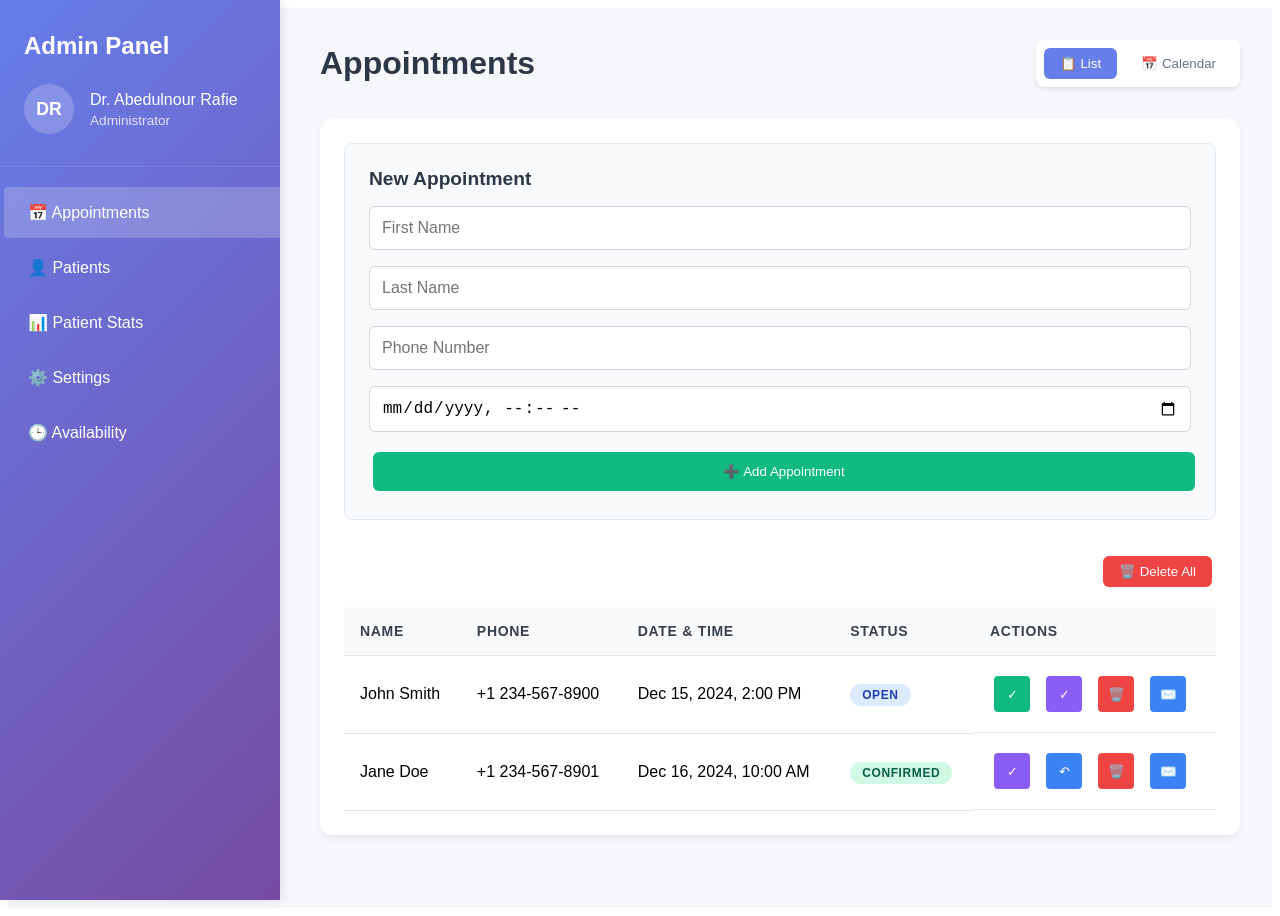
==== demo.html @ e8d49784 "Implement mobile-first appointments view with card layout and responsive design Co-authored-by: rafe" ====
<!DOCTYPE html>
<html lang="en">
<head>
    <meta charset="UTF-8">
    <meta name="viewport" content="width=device-width, initial-scale=1.0">
    <title>Mobile Admin Panel Demo</title>
    <link rel="stylesheet" href="AdminPanel.css">
    <style>
        /* Quick demo styles */
        .demo-container {
            font-family: -apple-system, BlinkMacSystemFont, 'Segoe UI', Roboto, sans-serif;
        }
        
        .status-badge.open { background: #dbeafe; color: #1e40af; }
        .status-badge.confirmed { background: #d1fae5; color: #065f46; }
        .status-badge.completed { background: #f3e8ff; color: #6b21a8; }
        .status-badge.cancelled { background: #fee2e2; color: #991b1b; }
        
        button {
            border: none;
            padding: 0.5rem;
            border-radius: 4px;
            cursor: pointer;
            margin: 0.25rem;
        }
    </style>
</head>
<body>
    <div class="demo-container">
        <div class="admin-container">
            <!-- Mobile Menu Button -->
            <button class="mobile-menu-btn" onclick="toggleMobileMenu()">
                ☰
            </button>

            <!-- Mobile Overlay -->
            <div class="mobile-overlay" id="mobileOverlay" onclick="closeMobileMenu()"></div>

            <!-- Side Panel -->
            <div class="side-panel" id="sidePanel">
                <div class="panel-header">
                    <h2>Admin Panel</h2>
                    <div class="doctor-info">
                        <div class="doctor-avatar">DR</div>
                        <div class="doctor-details">
                            <h3>Dr. Abedulnour Rafie</h3>
                            <p>Administrator</p>
                        </div>
                    </div>
                </div>
                
                <nav class="navigation">
                    <button class="active">
                        📅 Appointments
                    </button>
                    <button>
                        👤 Patients
                    </button>
                    <button>
                        📊 Patient Stats
                    </button>
                    <button>
                        ⚙️ Settings
                    </button>
                    <button>
                        🕒 Availability
                    </button>
                </nav>
            </div>
            
            <!-- Main Content -->
            <div class="main-content">
                <div class="content-header">
                    <h1>Appointments</h1>
                    <div class="view-toggle">
                        <button class="active">📋 List</button>
                        <button>📅 Calendar</button>
                    </div>
                </div>
                
                <div class="data-table-container">
                    <!-- Add Appointment Form -->
                    <div class="add-appointment-form">
                        <h3>New Appointment</h3>
                        <input type="text" placeholder="First Name">
                        <input type="text" placeholder="Last Name">
                        <input type="tel" placeholder="Phone Number">
                        <input type="datetime-local">
                        <button class="add-btn">➕ Add Appointment</button>
                    </div>

                    <!-- Table Actions -->
                    <div class="table-actions">
                        <button class="delete-all-btn">🗑️ Delete All</button>
                    </div>

                    <!-- Desktop Table View -->
                    <table class="data-table">
                        <thead>
                            <tr>
                                <th>Name</th>
                                <th>Phone</th>
                                <th>Date & Time</th>
                                <th>Status</th>
                                <th>Actions</th>
                            </tr>
                        </thead>
                        <tbody>
                            <tr>
                                <td>John Smith</td>
                                <td>+1 234-567-8900</td>
                                <td>Dec 15, 2024, 2:00 PM</td>
                                <td><span class="status-badge open">Open</span></td>
                                <td class="action-buttons">
                                    <button style="background: #10b981; color: white;">✓</button>
                                    <button style="background: #8b5cf6; color: white;">✓</button>
                                    <button style="background: #ef4444; color: white;">🗑️</button>
                                    <button class="message-btn">✉️</button>
                                </td>
                            </tr>
                            <tr>
                                <td>Jane Doe</td>
                                <td>+1 234-567-8901</td>
                                <td>Dec 16, 2024, 10:00 AM</td>
                                <td><span class="status-badge confirmed">Confirmed</span></td>
                                <td class="action-buttons">
                                    <button style="background: #8b5cf6; color: white;">✓</button>
                                    <button style="background: #3b82f6; color: white;">↶</button>
                                    <button style="background: #ef4444; color: white;">🗑️</button>
                                    <button class="message-btn">✉️</button>
                                </td>
                            </tr>
                        </tbody>
                    </table>

                    <!-- Mobile Card View -->
                    <div class="appointments-grid">
                        <div class="appointment-card">
                            <div class="appointment-card-header">
                                <div>
                                    <h3 class="appointment-card-name">John Smith</h3>
                                    <p class="appointment-card-time">Dec 15, 2024, 2:00 PM</p>
                                    <p class="appointment-card-phone">+1 234-567-8900</p>
                                </div>
                                <span class="status-badge open">Open</span>
                            </div>
                            
                            <div class="appointment-card-actions">
                                <button style="background: #10b981; color: white;">✓ Confirm</button>
                                <button style="background: #8b5cf6; color: white;">✓ Complete</button>
                                <button style="background: #ef4444; color: white;">🗑️ Delete</button>
                                <button class="message-btn">✉️ Message</button>
                            </div>
                        </div>

                        <div class="appointment-card">
                            <div class="appointment-card-header">
                                <div>
                                    <h3 class="appointment-card-name">Jane Doe</h3>
                                    <p class="appointment-card-time">Dec 16, 2024, 10:00 AM</p>
                                    <p class="appointment-card-phone">+1 234-567-8901</p>
                                </div>
                                <span class="status-badge confirmed">Confirmed</span>
                            </div>
                            
                            <div class="appointment-card-actions">
                                <button style="background: #8b5cf6; color: white;">✓ Complete</button>
                                <button style="background: #3b82f6; color: white;">↶ Reopen</button>
                                <button style="background: #ef4444; color: white;">🗑️ Delete</button>
                                <button class="message-btn">✉️ Message</button>
                            </div>
                        </div>

                        <div class="appointment-card">
                            <div class="appointment-card-header">
                                <div>
                                    <h3 class="appointment-card-name">Bob Johnson</h3>
                                    <p class="appointment-card-time">Dec 17, 2024, 3:30 PM</p>
                                    <p class="appointment-card-phone">+1 234-567-8902</p>
                                </div>
                                <span class="status-badge completed">Completed</span>
                            </div>
                            
                            <div class="appointment-card-actions">
                                <button style="background: #3b82f6; color: white;">↶ Reopen</button>
                                <button style="background: #ef4444; color: white;">🗑️ Delete</button>
                                <button class="message-btn">✉️ Message</button>
                            </div>
                        </div>
                    </div>
                </div>
            </div>
        </div>
    </div>

    <script>
        function toggleMobileMenu() {
            const sidePanel = document.getElementById('sidePanel');
            const overlay = document.getElementById('mobileOverlay');
            
            sidePanel.classList.toggle('open');
            overlay.classList.toggle('show');
        }

        function closeMobileMenu() {
            const sidePanel = document.getElementById('sidePanel');
            const overlay = document.getElementById('mobileOverlay');
            
            sidePanel.classList.remove('open');
            overlay.classList.remove('show');
        }

        // Close menu when clicking navigation items
        document.querySelectorAll('.navigation button').forEach(button => {
            button.addEventListener('click', closeMobileMenu);
        });
    </script>
</body>
</html>
---- AdminPanel.css ----
/* AdminPanel.css - Mobile Responsive Styles */

/* Base Styles */
* {
  box-sizing: border-box;
}

/* Admin Container */
.admin-container {
  display: flex;
  min-height: 100vh;
  background-color: #f5f7fa;
}

/* Side Panel Styles */
.side-panel {
  width: 280px;
  background: linear-gradient(135deg, #667eea 0%, #764ba2 100%);
  color: white;
  padding: 0;
  position: fixed;
  height: 100vh;
  left: 0;
  top: 0;
  z-index: 1000;
  overflow-y: auto;
  transition: transform 0.3s ease;
  box-shadow: 2px 0 10px rgba(0, 0, 0, 0.1);
}

.panel-header {
  padding: 2rem 1.5rem;
  border-bottom: 1px solid rgba(255, 255, 255, 0.1);
}

.panel-header h2 {
  margin: 0 0 1.5rem 0;
  font-size: 1.5rem;
  font-weight: 600;
}

.doctor-info {
  display: flex;
  align-items: center;
  gap: 1rem;
}

.doctor-avatar {
  width: 50px;
  height: 50px;
  background: rgba(255, 255, 255, 0.2);
  border-radius: 50%;
  display: flex;
  align-items: center;
  justify-content: center;
  font-weight: bold;
  font-size: 1.1rem;
}

.doctor-details h3 {
  margin: 0;
  font-size: 1rem;
  font-weight: 500;
}

.doctor-details p {
  margin: 0.25rem 0 0 0;
  font-size: 0.85rem;
  opacity: 0.8;
}

.navigation {
  padding: 1rem 0;
}

.navigation button {
  width: 100%;
  padding: 1rem 1.5rem;
  background: none;
  border: none;
  color: white;
  text-align: left;
  cursor: pointer;
  transition: all 0.3s ease;
  display: flex;
  align-items: center;
  gap: 0.75rem;
  font-size: 1rem;
}

.navigation button:hover {
  background: rgba(255, 255, 255, 0.1);
}

.navigation button.active {
  background: rgba(255, 255, 255, 0.2);
  border-right: 4px solid white;
}

.navigation button svg {
  font-size: 1.1rem;
}

/* Main Content */
.main-content {
  flex: 1;
  margin-left: 280px;
  padding: 2rem;
  min-height: 100vh;
}

.content-header {
  display: flex;
  justify-content: space-between;
  align-items: center;
  margin-bottom: 2rem;
  flex-wrap: wrap;
  gap: 1rem;
}

.content-header h1 {
  margin: 0;
  color: #2d3748;
  font-size: 2rem;
  font-weight: 600;
}

/* View Toggle */
.view-toggle {
  display: flex;
  background: white;
  border-radius: 8px;
  padding: 4px;
  box-shadow: 0 2px 4px rgba(0, 0, 0, 0.1);
}

.view-toggle button {
  padding: 0.5rem 1rem;
  border: none;
  background: none;
  cursor: pointer;
  border-radius: 6px;
  transition: all 0.3s ease;
  color: #64748b;
  font-weight: 500;
}

.view-toggle button.active {
  background: #667eea;
  color: white;
}

/* Data Table Container */
.data-table-container {
  background: white;
  border-radius: 12px;
  padding: 1.5rem;
  box-shadow: 0 4px 6px rgba(0, 0, 0, 0.05);
}

/* Add Appointment Form */
.add-appointment-form {
  background: #f8fafc;
  padding: 1.5rem;
  border-radius: 8px;
  margin-bottom: 2rem;
  border: 1px solid #e2e8f0;
}

.add-appointment-form h3 {
  margin: 0 0 1rem 0;
  color: #2d3748;
  font-size: 1.2rem;
}

.add-appointment-form input {
  width: 100%;
  padding: 0.75rem;
  margin-bottom: 1rem;
  border: 1px solid #d1d5db;
  border-radius: 6px;
  font-size: 1rem;
  transition: border-color 0.3s ease;
}

.add-appointment-form input:focus {
  outline: none;
  border-color: #667eea;
  box-shadow: 0 0 0 3px rgba(102, 126, 234, 0.1);
}

.add-btn {
  background: #10b981;
  color: white;
  border: none;
  padding: 0.75rem 1.5rem;
  border-radius: 6px;
  cursor: pointer;
  font-weight: 500;
  display: flex;
  align-items: center;
  justify-content: center;
  width: 100%;
  transition: background-color 0.3s ease;
}

.add-btn:hover {
  background: #059669;
}

/* Table Actions */
.table-actions {
  margin-bottom: 1rem;
  display: flex;
  justify-content: flex-end;
}

.delete-all-btn {
  background: #ef4444;
  color: white;
  border: none;
  padding: 0.5rem 1rem;
  border-radius: 6px;
  cursor: pointer;
  font-weight: 500;
  display: flex;
  align-items: center;
  gap: 0.5rem;
  transition: background-color 0.3s ease;
}

.delete-all-btn:hover {
  background: #dc2626;
}

/* Data Table */
.data-table {
  width: 100%;
  border-collapse: collapse;
  margin-top: 1rem;
}

.data-table th,
.data-table td {
  padding: 1rem;
  text-align: left;
  border-bottom: 1px solid #e5e7eb;
}

.data-table th {
  background: #f9fafb;
  font-weight: 600;
  color: #374151;
  font-size: 0.875rem;
  text-transform: uppercase;
  letter-spacing: 0.05em;
}

.data-table tr:hover {
  background: #f8fafc;
}

/* Action Buttons */
.action-buttons {
  display: flex;
  gap: 0.5rem;
  align-items: center;
}

.action-buttons button {
  padding: 0.5rem;
  border: none;
  border-radius: 4px;
  cursor: pointer;
  transition: all 0.3s ease;
  display: flex;
  align-items: center;
  justify-content: center;
  min-width: 36px;
  height: 36px;
}

.message-btn {
  background: #3b82f6;
  color: white;
}

.message-btn:hover {
  background: #2563eb;
}

/* Status Badge */
.status-badge {
  padding: 0.25rem 0.75rem;
  border-radius: 20px;
  font-size: 0.75rem;
  font-weight: 600;
  text-transform: uppercase;
  letter-spacing: 0.05em;
}

.status-badge.open {
  background: #dbeafe;
  color: #1e40af;
}

.status-badge.confirmed {
  background: #d1fae5;
  color: #065f46;
}

.status-badge.completed {
  background: #f3e8ff;
  color: #6b21a8;
}

.status-badge.cancelled {
  background: #fee2e2;
  color: #991b1b;
}

/* Loading */
.loading {
  display: flex;
  justify-content: center;
  align-items: center;
  height: 200px;
  font-size: 1.1rem;
  color: #64748b;
}

/* Coming Soon */
.coming-soon,
.comingsoon {
  background: white;
  padding: 3rem;
  border-radius: 12px;
  text-align: center;
  box-shadow: 0 4px 6px rgba(0, 0, 0, 0.05);
}

.coming-soon p {
  margin: 0;
  color: #64748b;
  font-size: 1.1rem;
}

/* Calendar Container */
.calendar-container {
  background: white;
  border-radius: 12px;
  padding: 1.5rem;
  box-shadow: 0 4px 6px rgba(0, 0, 0, 0.05);
  min-height: 600px;
}

/* Mobile Menu Button */
.mobile-menu-btn {
  display: none;
  position: fixed;
  top: 1rem;
  left: 1rem;
  z-index: 1001;
  background: #667eea;
  color: white;
  border: none;
  padding: 0.75rem;
  border-radius: 8px;
  cursor: pointer;
  box-shadow: 0 4px 12px rgba(0, 0, 0, 0.2);
  font-size: 1.2rem;
  width: 48px;
  height: 48px;
  align-items: center;
  justify-content: center;
  transition: all 0.3s ease;
}

.mobile-menu-btn:hover {
  background: #5a67d8;
  transform: translateY(-1px);
}

.mobile-overlay {
  display: none;
  position: fixed;
  top: 0;
  left: 0;
  right: 0;
  bottom: 0;
  background: rgba(0, 0, 0, 0.5);
  z-index: 999;
}

/* Appointments Card View for Mobile */
.appointments-grid {
  display: none;
  grid-template-columns: 1fr;
  gap: 1rem;
  margin-top: 1rem;
}

.appointment-card {
  background: white;
  border-radius: 12px;
  padding: 1.5rem;
  box-shadow: 0 2px 8px rgba(0, 0, 0, 0.1);
  border-left: 4px solid #667eea;
  transition: all 0.3s ease;
}

.appointment-card:hover {
  transform: translateY(-2px);
  box-shadow: 0 4px 12px rgba(0, 0, 0, 0.15);
}

.appointment-card-header {
  display: flex;
  justify-content: space-between;
  align-items: flex-start;
  margin-bottom: 1rem;
}

.appointment-card-name {
  font-size: 1.1rem;
  font-weight: 600;
  color: #2d3748;
  margin: 0;
}

.appointment-card-time {
  font-size: 0.875rem;
  color: #64748b;
  margin: 0.25rem 0;
}

.appointment-card-phone {
  font-size: 0.875rem;
  color: #64748b;
  margin: 0;
}

.appointment-card-actions {
  display: flex;
  gap: 0.5rem;
  align-items: center;
  flex-wrap: wrap;
  margin-top: 1rem;
  padding-top: 1rem;
  border-top: 1px solid #e5e7eb;
}

.appointment-card-actions button {
  padding: 0.5rem 0.75rem;
  border: none;
  border-radius: 6px;
  cursor: pointer;
  font-size: 0.875rem;
  font-weight: 500;
  transition: all 0.3s ease;
  display: flex;
  align-items: center;
  gap: 0.5rem;
  min-height: 36px;
}

.appointment-card .message-btn {
  background: #3b82f6;
  color: white;
}

.appointment-card .message-btn:hover {
  background: #2563eb;
}

.card-messaging-section {
  margin-top: 1rem;
  padding-top: 1rem;
  border-top: 1px solid #e5e7eb;
}

.card-messaging-section input[type="text"] {
  width: 100%;
  padding: 0.75rem;
  border: 1px solid #d1d5db;
  border-radius: 6px;
  margin-bottom: 0.75rem;
  font-size: 0.875rem;
}

.card-messaging-section .messaging-buttons {
  display: flex;
  gap: 0.5rem;
}

.card-messaging-section button {
  padding: 0.625rem 1rem;
  border: none;
  border-radius: 6px;
  cursor: pointer;
  font-size: 0.875rem;
  font-weight: 500;
  transition: all 0.3s ease;
}

.card-messaging-section .send-btn {
  background: #10b981;
  color: white;
  flex: 1;
}

.card-messaging-section .send-btn:hover {
  background: #059669;
}

.card-messaging-section .cancel-btn {
  background: #6b7280;
  color: white;
}

.card-messaging-section .cancel-btn:hover {
  background: #4b5563;
}

/* MOBILE RESPONSIVE STYLES */

/* Large tablets */
@media (max-width: 1024px) {
  .side-panel {
    width: 260px;
  }
  
  .main-content {
    margin-left: 260px;
    padding: 1.5rem;
  }
  
  .content-header h1 {
    font-size: 1.75rem;
  }
}

/* Tablets */
@media (max-width: 768px) {
  .admin-container {
    position: relative;
  }
  
  .mobile-menu-btn {
    display: flex;
  }
  
  .side-panel {
    transform: translateX(-100%);
    width: 280px;
  }
  
  .side-panel.open {
    transform: translateX(0);
  }
  
  .mobile-overlay.show {
    display: block;
  }
  
  .main-content {
    margin-left: 0;
    padding: 1rem;
    padding-top: 4rem;
  }
  
  .content-header {
    flex-direction: column;
    align-items: flex-start;
    gap: 1rem;
  }
  
  .content-header h1 {
    font-size: 1.5rem;
  }
  
  /* Switch to card view on tablets */
  .data-table {
    display: none;
  }
  
  .appointments-grid {
    display: grid;
  }
  
  /* Make table responsive for other sections */
  .data-table-container {
    overflow-x: auto;
    padding: 1rem;
  }
  
  /* Stack form elements */
  .add-appointment-form {
    padding: 1rem;
  }
  
  .add-appointment-form input {
    margin-bottom: 0.75rem;
  }
}

/* Mobile phones */
@media (max-width: 480px) {
  .main-content {
    padding: 0.75rem;
    padding-top: 3.5rem;
  }
  
  .content-header h1 {
    font-size: 1.25rem;
  }
  
  .data-table-container {
    padding: 0.75rem;
  }
  
  .add-appointment-form {
    padding: 0.75rem;
  }
  
  .add-appointment-form h3 {
    font-size: 1rem;
  }
  
  .add-appointment-form input {
    padding: 0.625rem;
    font-size: 0.875rem;
  }
  
  .add-btn {
    padding: 0.625rem 1rem;
    font-size: 0.875rem;
  }
  
  /* Keep card view on mobile */
  .data-table {
    display: none;
  }
  
  .appointments-grid {
    display: grid;
    gap: 0.75rem;
  }
  
  .appointment-card {
    padding: 1rem;
  }
  
  .appointment-card-name {
    font-size: 1rem;
  }
  
  /* Side panel adjustments - keep original design */
  .side-panel {
    width: 100%;
    max-width: 280px;
    background: linear-gradient(135deg, #667eea 0%, #764ba2 100%);
  }
  
  /* View toggle mobile */
  .view-toggle {
    width: 100%;
  }
  
  .view-toggle button {
    flex: 1;
    padding: 0.625rem;
    font-size: 0.875rem;
  }
  
  /* Calendar container mobile */
  .calendar-container {
    padding: 1rem;
    min-height: 400px;
  }
}

/* Extra small devices */
@media (max-width: 320px) {
  .main-content {
    padding: 0.5rem;
    padding-top: 3rem;
  }
  
  .data-table-container {
    padding: 0.5rem;
  }
  
  .add-appointment-form {
    padding: 0.5rem;
  }
  
  .data-table {
    min-width: 400px;
    font-size: 0.7rem;
  }
  
  .data-table th,
  .data-table td {
    padding: 0.375rem 0.125rem;
  }
}

/* Touch improvements for mobile */
@media (hover: none) and (pointer: coarse) {
  .navigation button,
  .add-btn,
  .delete-all-btn,
  .action-buttons button,
  .view-toggle button {
    min-height: 44px;
  }
  
  .data-table td button {
    min-height: 36px;
    min-width: 36px;
  }
  
  .add-appointment-form input {
    min-height: 44px;
  }
}

/* Dark mode support */
@media (prefers-color-scheme: dark) {
  .admin-container {
    background-color: #1a202c;
  }
  
  .data-table-container,
  .coming-soon,
  .comingsoon,
  .calendar-container {
    background: #2d3748;
    color: #e2e8f0;
  }
  
  .add-appointment-form {
    background: #4a5568;
    border-color: #4a5568;
  }
  
  .add-appointment-form input {
    background: #2d3748;
    border-color: #4a5568;
    color: #e2e8f0;
  }
  
  .data-table th {
    background: #4a5568;
    color: #e2e8f0;
  }
  
  .data-table tr:hover {
    background: #4a5568;
  }
  
  .content-header h1 {
    color: #e2e8f0;
  }
}
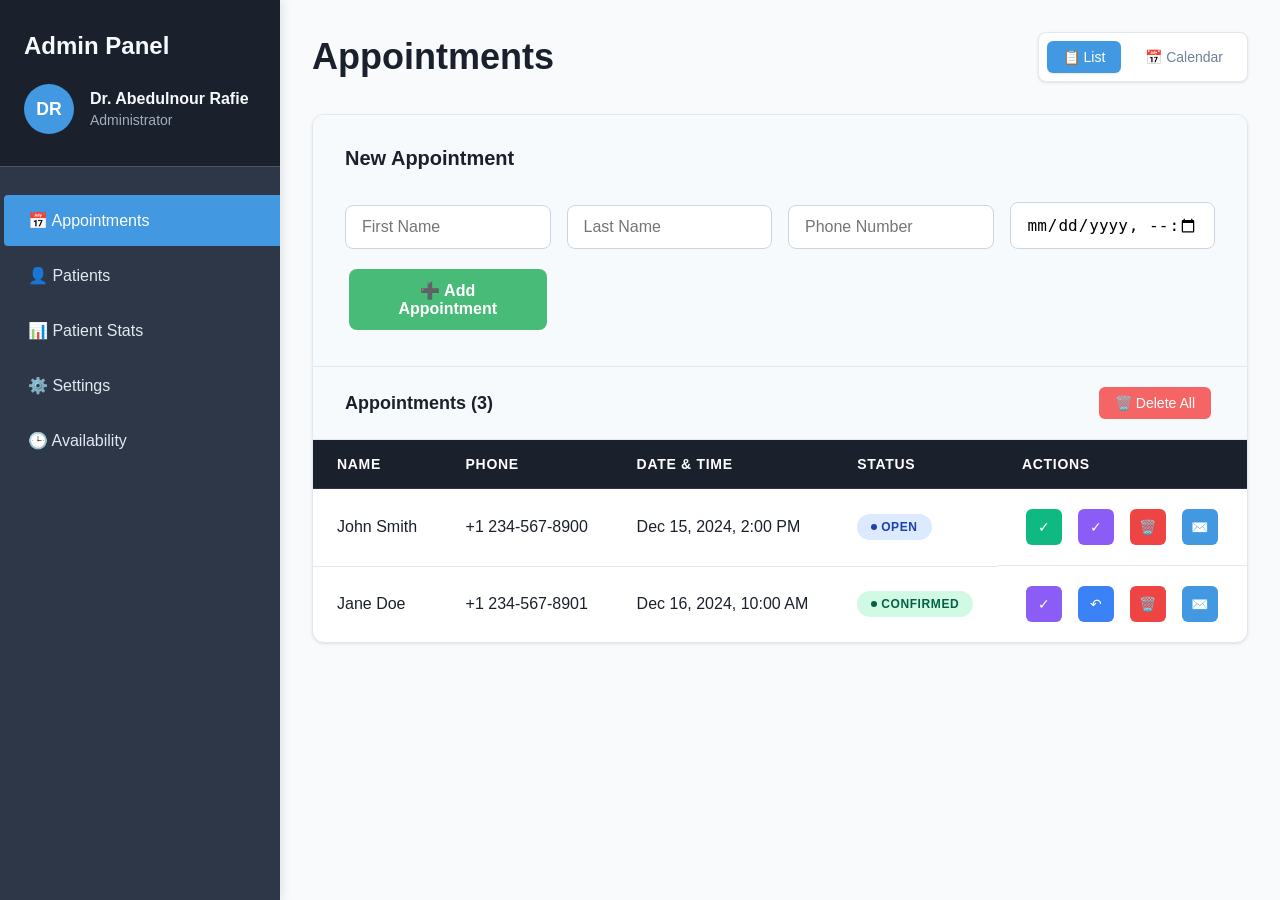
==== commit 380a413f: "Refactor admin panel design with improved UI, colors, and responsive styles Co-authored-by: rafeimoh" ====
--- a/demo.html
+++ b/demo.html
@@ -91,6 +91,7 @@
 
                     <!-- Table Actions -->
                     <div class="table-actions">
+                        <h4>Appointments (3)</h4>
                         <button class="delete-all-btn">🗑️ Delete All</button>
                     </div>
 
@@ -194,25 +195,49 @@
     </div>
 
     <script>
+        let mobileMenuOpen = false;
+
         function toggleMobileMenu() {
             const sidePanel = document.getElementById('sidePanel');
             const overlay = document.getElementById('mobileOverlay');
-            
-            sidePanel.classList.toggle('open');
-            overlay.classList.toggle('show');
+            const menuBtn = document.querySelector('.mobile-menu-btn');
+            
+            mobileMenuOpen = !mobileMenuOpen;
+            
+            if (mobileMenuOpen) {
+                sidePanel.classList.add('open');
+                overlay.classList.add('show');
+                menuBtn.innerHTML = '✕';
+            } else {
+                sidePanel.classList.remove('open');
+                overlay.classList.remove('show');
+                menuBtn.innerHTML = '☰';
+            }
         }
 
         function closeMobileMenu() {
             const sidePanel = document.getElementById('sidePanel');
             const overlay = document.getElementById('mobileOverlay');
-            
+            const menuBtn = document.querySelector('.mobile-menu-btn');
+            
+            mobileMenuOpen = false;
             sidePanel.classList.remove('open');
             overlay.classList.remove('show');
+            menuBtn.innerHTML = '☰';
         }
 
         // Close menu when clicking navigation items
-        document.querySelectorAll('.navigation button').forEach(button => {
-            button.addEventListener('click', closeMobileMenu);
+        document.addEventListener('DOMContentLoaded', function() {
+            document.querySelectorAll('.navigation button').forEach(button => {
+                button.addEventListener('click', closeMobileMenu);
+            });
+        });
+
+        // Test the mobile menu on page load
+        window.addEventListener('resize', function() {
+            if (window.innerWidth > 768 && mobileMenuOpen) {
+                closeMobileMenu();
+            }
         });
     </script>
 </body>
--- a/AdminPanel.css
+++ b/AdminPanel.css
@@ -1,42 +1,51 @@
-/* AdminPanel.css - Mobile Responsive Styles */
-
-/* Base Styles */
+/* AdminPanel.css - Clean Main Design */
+
+/* Reset and Base Styles */
 * {
+  margin: 0;
+  padding: 0;
   box-sizing: border-box;
+}
+
+body {
+  font-family: -apple-system, BlinkMacSystemFont, 'Segoe UI', Roboto, Oxygen, Ubuntu, Cantarell, sans-serif;
+  background-color: #f8fafc;
+  color: #1a202c;
 }
 
 /* Admin Container */
 .admin-container {
   display: flex;
   min-height: 100vh;
-  background-color: #f5f7fa;
-}
-
-/* Side Panel Styles */
+  background-color: #f8fafc;
+}
+
+/* Side Panel Styles - Original Design */
 .side-panel {
   width: 280px;
-  background: linear-gradient(135deg, #667eea 0%, #764ba2 100%);
-  color: white;
-  padding: 0;
+  background: #2d3748;
+  color: white;
   position: fixed;
   height: 100vh;
   left: 0;
   top: 0;
   z-index: 1000;
   overflow-y: auto;
-  transition: transform 0.3s ease;
+  transition: transform 0.3s cubic-bezier(0.4, 0, 0.2, 1);
   box-shadow: 2px 0 10px rgba(0, 0, 0, 0.1);
 }
 
 .panel-header {
   padding: 2rem 1.5rem;
-  border-bottom: 1px solid rgba(255, 255, 255, 0.1);
+  border-bottom: 1px solid #4a5568;
+  background: #1a202c;
 }
 
 .panel-header h2 {
   margin: 0 0 1.5rem 0;
   font-size: 1.5rem;
-  font-weight: 600;
+  font-weight: 700;
+  color: #f7fafc;
 }
 
 .doctor-info {
@@ -48,29 +57,31 @@
 .doctor-avatar {
   width: 50px;
   height: 50px;
-  background: rgba(255, 255, 255, 0.2);
+  background: #4299e1;
   border-radius: 50%;
   display: flex;
   align-items: center;
   justify-content: center;
   font-weight: bold;
   font-size: 1.1rem;
+  color: white;
 }
 
 .doctor-details h3 {
   margin: 0;
   font-size: 1rem;
-  font-weight: 500;
+  font-weight: 600;
+  color: #f7fafc;
 }
 
 .doctor-details p {
   margin: 0.25rem 0 0 0;
-  font-size: 0.85rem;
-  opacity: 0.8;
+  font-size: 0.875rem;
+  color: #a0aec0;
 }
 
 .navigation {
-  padding: 1rem 0;
+  padding: 1.5rem 0;
 }
 
 .navigation button {
@@ -78,7 +89,7 @@
   padding: 1rem 1.5rem;
   background: none;
   border: none;
-  color: white;
+  color: #e2e8f0;
   text-align: left;
   cursor: pointer;
   transition: all 0.3s ease;
@@ -86,15 +97,18 @@
   align-items: center;
   gap: 0.75rem;
   font-size: 1rem;
+  font-weight: 500;
 }
 
 .navigation button:hover {
-  background: rgba(255, 255, 255, 0.1);
+  background: #4a5568;
+  color: #f7fafc;
 }
 
 .navigation button.active {
-  background: rgba(255, 255, 255, 0.2);
-  border-right: 4px solid white;
+  background: #4299e1;
+  color: white;
+  border-right: 4px solid #2b6cb0;
 }
 
 .navigation button svg {
@@ -107,6 +121,7 @@
   margin-left: 280px;
   padding: 2rem;
   min-height: 100vh;
+  background: #f8fafc;
 }
 
 .content-header {
@@ -120,9 +135,9 @@
 
 .content-header h1 {
   margin: 0;
-  color: #2d3748;
-  font-size: 2rem;
-  font-weight: 600;
+  color: #1a202c;
+  font-size: 2.25rem;
+  font-weight: 700;
 }
 
 /* View Toggle */
@@ -131,7 +146,8 @@
   background: white;
   border-radius: 8px;
   padding: 4px;
-  box-shadow: 0 2px 4px rgba(0, 0, 0, 0.1);
+  box-shadow: 0 1px 3px rgba(0, 0, 0, 0.1);
+  border: 1px solid #e2e8f0;
 }
 
 .view-toggle button {
@@ -141,82 +157,102 @@
   cursor: pointer;
   border-radius: 6px;
   transition: all 0.3s ease;
-  color: #64748b;
+  color: #718096;
   font-weight: 500;
+  font-size: 0.875rem;
 }
 
 .view-toggle button.active {
-  background: #667eea;
-  color: white;
+  background: #4299e1;
+  color: white;
+  box-shadow: 0 1px 2px rgba(0, 0, 0, 0.1);
 }
 
 /* Data Table Container */
 .data-table-container {
   background: white;
   border-radius: 12px;
-  padding: 1.5rem;
-  box-shadow: 0 4px 6px rgba(0, 0, 0, 0.05);
+  padding: 0;
+  box-shadow: 0 1px 3px rgba(0, 0, 0, 0.1);
+  border: 1px solid #e2e8f0;
+  overflow: hidden;
 }
 
 /* Add Appointment Form */
 .add-appointment-form {
-  background: #f8fafc;
-  padding: 1.5rem;
+  background: #f7fafc;
+  padding: 2rem;
+  border-bottom: 1px solid #e2e8f0;
+  display: grid;
+  grid-template-columns: repeat(auto-fit, minmax(200px, 1fr));
+  gap: 1rem;
+  align-items: end;
+}
+
+.add-appointment-form h3 {
+  grid-column: 1 / -1;
+  margin: 0 0 1rem 0;
+  color: #1a202c;
+  font-size: 1.25rem;
+  font-weight: 600;
+}
+
+.add-appointment-form input {
+  padding: 0.75rem 1rem;
+  border: 1px solid #cbd5e0;
   border-radius: 8px;
-  margin-bottom: 2rem;
-  border: 1px solid #e2e8f0;
-}
-
-.add-appointment-form h3 {
-  margin: 0 0 1rem 0;
-  color: #2d3748;
-  font-size: 1.2rem;
-}
-
-.add-appointment-form input {
-  width: 100%;
-  padding: 0.75rem;
-  margin-bottom: 1rem;
-  border: 1px solid #d1d5db;
-  border-radius: 6px;
   font-size: 1rem;
-  transition: border-color 0.3s ease;
+  transition: all 0.3s ease;
+  background: white;
 }
 
 .add-appointment-form input:focus {
   outline: none;
-  border-color: #667eea;
-  box-shadow: 0 0 0 3px rgba(102, 126, 234, 0.1);
+  border-color: #4299e1;
+  box-shadow: 0 0 0 3px rgba(66, 153, 225, 0.1);
 }
 
 .add-btn {
-  background: #10b981;
+  background: #48bb78;
   color: white;
   border: none;
   padding: 0.75rem 1.5rem;
-  border-radius: 6px;
+  border-radius: 8px;
   cursor: pointer;
-  font-weight: 500;
+  font-weight: 600;
   display: flex;
   align-items: center;
   justify-content: center;
-  width: 100%;
-  transition: background-color 0.3s ease;
+  gap: 0.5rem;
+  transition: all 0.3s ease;
+  font-size: 1rem;
 }
 
 .add-btn:hover {
-  background: #059669;
+  background: #38a169;
+  transform: translateY(-1px);
+  box-shadow: 0 4px 12px rgba(72, 187, 120, 0.3);
 }
 
 /* Table Actions */
 .table-actions {
-  margin-bottom: 1rem;
-  display: flex;
-  justify-content: flex-end;
+  padding: 1rem 2rem;
+  border-bottom: 1px solid #e2e8f0;
+  display: flex;
+  justify-content: space-between;
+  align-items: center;
+  background: #f7fafc;
+}
+
+.table-actions h4 {
+  margin: 0;
+  color: #1a202c;
+  font-size: 1.125rem;
+  font-weight: 600;
 }
 
 .delete-all-btn {
-  background: #ef4444;
+  background: #f56565;
   color: white;
   border: none;
   padding: 0.5rem 1rem;
@@ -226,41 +262,54 @@
   display: flex;
   align-items: center;
   gap: 0.5rem;
-  transition: background-color 0.3s ease;
+  transition: all 0.3s ease;
+  font-size: 0.875rem;
 }
 
 .delete-all-btn:hover {
-  background: #dc2626;
-}
-
-/* Data Table */
+  background: #e53e3e;
+  transform: translateY(-1px);
+  box-shadow: 0 4px 12px rgba(245, 101, 101, 0.3);
+}
+
+/* Enhanced Data Table */
 .data-table {
   width: 100%;
   border-collapse: collapse;
-  margin-top: 1rem;
-}
-
-.data-table th,
-.data-table td {
-  padding: 1rem;
+}
+
+.data-table th {
+  background: #1a202c;
+  color: white;
+  padding: 1rem 1.5rem;
   text-align: left;
-  border-bottom: 1px solid #e5e7eb;
-}
-
-.data-table th {
-  background: #f9fafb;
   font-weight: 600;
-  color: #374151;
   font-size: 0.875rem;
   text-transform: uppercase;
   letter-spacing: 0.05em;
-}
-
-.data-table tr:hover {
-  background: #f8fafc;
-}
-
-/* Action Buttons */
+  border-bottom: 1px solid #2d3748;
+}
+
+.data-table td {
+  padding: 1rem 1.5rem;
+  border-bottom: 1px solid #e2e8f0;
+  vertical-align: middle;
+}
+
+.data-table tbody tr {
+  transition: all 0.2s ease;
+}
+
+.data-table tbody tr:hover {
+  background: #f7fafc;
+  transform: translateX(2px);
+}
+
+.data-table tbody tr:last-child td {
+  border-bottom: none;
+}
+
+/* Enhanced Action Buttons */
 .action-buttons {
   display: flex;
   gap: 0.5rem;
@@ -270,7 +319,7 @@
 .action-buttons button {
   padding: 0.5rem;
   border: none;
-  border-radius: 4px;
+  border-radius: 6px;
   cursor: pointer;
   transition: all 0.3s ease;
   display: flex;
@@ -278,55 +327,265 @@
   justify-content: center;
   min-width: 36px;
   height: 36px;
+  font-size: 0.875rem;
+}
+
+.action-buttons button:hover {
+  transform: translateY(-1px);
+  box-shadow: 0 4px 8px rgba(0, 0, 0, 0.2);
 }
 
 .message-btn {
-  background: #3b82f6;
+  background: #4299e1;
   color: white;
 }
 
 .message-btn:hover {
-  background: #2563eb;
-}
-
-/* Status Badge */
+  background: #3182ce;
+}
+
+/* Enhanced Status Badge */
 .status-badge {
-  padding: 0.25rem 0.75rem;
+  padding: 0.375rem 0.875rem;
   border-radius: 20px;
   font-size: 0.75rem;
   font-weight: 600;
   text-transform: uppercase;
   letter-spacing: 0.05em;
+  display: inline-flex;
+  align-items: center;
+  gap: 0.25rem;
+}
+
+.status-badge::before {
+  content: '';
+  width: 6px;
+  height: 6px;
+  border-radius: 50%;
+  background: currentColor;
 }
 
 .status-badge.open {
-  background: #dbeafe;
-  color: #1e40af;
+  background: #bee3f8;
+  color: #2b6cb0;
 }
 
 .status-badge.confirmed {
-  background: #d1fae5;
-  color: #065f46;
+  background: #c6f6d5;
+  color: #276749;
 }
 
 .status-badge.completed {
-  background: #f3e8ff;
-  color: #6b21a8;
+  background: #e9d8fd;
+  color: #553c9a;
 }
 
 .status-badge.cancelled {
-  background: #fee2e2;
-  color: #991b1b;
-}
-
-/* Loading */
+  background: #fed7d7;
+  color: #c53030;
+}
+
+/* Mobile Menu Button */
+.mobile-menu-btn {
+  position: fixed;
+  top: 1rem;
+  left: 1rem;
+  z-index: 1001;
+  background: #4299e1;
+  color: white;
+  border: none;
+  padding: 0.75rem;
+  border-radius: 8px;
+  cursor: pointer;
+  box-shadow: 0 4px 12px rgba(66, 153, 225, 0.3);
+  font-size: 1.25rem;
+  width: 48px;
+  height: 48px;
+  display: none;
+  align-items: center;
+  justify-content: center;
+  transition: all 0.3s ease;
+}
+
+.mobile-menu-btn:hover {
+  background: #3182ce;
+  transform: translateY(-1px);
+  box-shadow: 0 6px 16px rgba(66, 153, 225, 0.4);
+}
+
+.mobile-overlay {
+  position: fixed;
+  top: 0;
+  left: 0;
+  right: 0;
+  bottom: 0;
+  background: rgba(0, 0, 0, 0.5);
+  backdrop-filter: blur(4px);
+  z-index: 999;
+  opacity: 0;
+  visibility: hidden;
+  transition: all 0.3s ease;
+}
+
+.mobile-overlay.show {
+  opacity: 1;
+  visibility: visible;
+}
+
+/* Enhanced Appointment Cards for Mobile */
+.appointments-grid {
+  display: none;
+  grid-template-columns: 1fr;
+  gap: 1rem;
+  padding: 1rem;
+}
+
+.appointment-card {
+  background: white;
+  border-radius: 12px;
+  padding: 1.5rem;
+  box-shadow: 0 2px 8px rgba(0, 0, 0, 0.1);
+  border: 1px solid #e2e8f0;
+  border-left: 4px solid #4299e1;
+  transition: all 0.3s ease;
+}
+
+.appointment-card:hover {
+  transform: translateY(-2px);
+  box-shadow: 0 8px 25px rgba(0, 0, 0, 0.15);
+  border-left-color: #3182ce;
+}
+
+.appointment-card-header {
+  display: flex;
+  justify-content: space-between;
+  align-items: flex-start;
+  margin-bottom: 1rem;
+}
+
+.appointment-card-name {
+  font-size: 1.125rem;
+  font-weight: 600;
+  color: #1a202c;
+  margin: 0 0 0.5rem 0;
+}
+
+.appointment-card-time {
+  font-size: 0.875rem;
+  color: #4a5568;
+  margin: 0 0 0.25rem 0;
+  font-weight: 500;
+}
+
+.appointment-card-phone {
+  font-size: 0.875rem;
+  color: #718096;
+  margin: 0;
+}
+
+.appointment-card-actions {
+  display: flex;
+  gap: 0.5rem;
+  align-items: center;
+  flex-wrap: wrap;
+  margin-top: 1rem;
+  padding-top: 1rem;
+  border-top: 1px solid #e2e8f0;
+}
+
+.appointment-card-actions button {
+  padding: 0.5rem 0.75rem;
+  border: none;
+  border-radius: 6px;
+  cursor: pointer;
+  font-size: 0.875rem;
+  font-weight: 500;
+  transition: all 0.3s ease;
+  display: flex;
+  align-items: center;
+  gap: 0.5rem;
+  min-height: 36px;
+}
+
+.appointment-card .message-btn {
+  background: #4299e1;
+  color: white;
+}
+
+.appointment-card .message-btn:hover {
+  background: #3182ce;
+  transform: translateY(-1px);
+}
+
+/* Card Messaging Section */
+.card-messaging-section {
+  margin-top: 1rem;
+  padding-top: 1rem;
+  border-top: 1px solid #e2e8f0;
+}
+
+.card-messaging-section input[type="text"] {
+  width: 100%;
+  padding: 0.75rem;
+  border: 1px solid #cbd5e0;
+  border-radius: 6px;
+  margin-bottom: 0.75rem;
+  font-size: 0.875rem;
+  transition: border-color 0.3s ease;
+}
+
+.card-messaging-section input[type="text"]:focus {
+  outline: none;
+  border-color: #4299e1;
+  box-shadow: 0 0 0 3px rgba(66, 153, 225, 0.1);
+}
+
+.messaging-buttons {
+  display: flex;
+  gap: 0.5rem;
+}
+
+.messaging-buttons button {
+  padding: 0.625rem 1rem;
+  border: none;
+  border-radius: 6px;
+  cursor: pointer;
+  font-size: 0.875rem;
+  font-weight: 500;
+  transition: all 0.3s ease;
+}
+
+.send-btn {
+  background: #48bb78;
+  color: white;
+  flex: 1;
+}
+
+.send-btn:hover {
+  background: #38a169;
+  transform: translateY(-1px);
+}
+
+.cancel-btn {
+  background: #718096;
+  color: white;
+}
+
+.cancel-btn:hover {
+  background: #4a5568;
+}
+
+/* Loading States */
 .loading {
   display: flex;
   justify-content: center;
   align-items: center;
   height: 200px;
-  font-size: 1.1rem;
-  color: #64748b;
+  font-size: 1.125rem;
+  color: #718096;
+  background: white;
+  border-radius: 12px;
+  border: 1px solid #e2e8f0;
 }
 
 /* Coming Soon */
@@ -336,195 +595,19 @@
   padding: 3rem;
   border-radius: 12px;
   text-align: center;
-  box-shadow: 0 4px 6px rgba(0, 0, 0, 0.05);
+  box-shadow: 0 1px 3px rgba(0, 0, 0, 0.1);
+  border: 1px solid #e2e8f0;
 }
 
 .coming-soon p {
   margin: 0;
-  color: #64748b;
-  font-size: 1.1rem;
-}
-
-/* Calendar Container */
-.calendar-container {
-  background: white;
-  border-radius: 12px;
-  padding: 1.5rem;
-  box-shadow: 0 4px 6px rgba(0, 0, 0, 0.05);
-  min-height: 600px;
-}
-
-/* Mobile Menu Button */
-.mobile-menu-btn {
-  display: none;
-  position: fixed;
-  top: 1rem;
-  left: 1rem;
-  z-index: 1001;
-  background: #667eea;
-  color: white;
-  border: none;
-  padding: 0.75rem;
-  border-radius: 8px;
-  cursor: pointer;
-  box-shadow: 0 4px 12px rgba(0, 0, 0, 0.2);
-  font-size: 1.2rem;
-  width: 48px;
-  height: 48px;
-  align-items: center;
-  justify-content: center;
-  transition: all 0.3s ease;
-}
-
-.mobile-menu-btn:hover {
-  background: #5a67d8;
-  transform: translateY(-1px);
-}
-
-.mobile-overlay {
-  display: none;
-  position: fixed;
-  top: 0;
-  left: 0;
-  right: 0;
-  bottom: 0;
-  background: rgba(0, 0, 0, 0.5);
-  z-index: 999;
-}
-
-/* Appointments Card View for Mobile */
-.appointments-grid {
-  display: none;
-  grid-template-columns: 1fr;
-  gap: 1rem;
-  margin-top: 1rem;
-}
-
-.appointment-card {
-  background: white;
-  border-radius: 12px;
-  padding: 1.5rem;
-  box-shadow: 0 2px 8px rgba(0, 0, 0, 0.1);
-  border-left: 4px solid #667eea;
-  transition: all 0.3s ease;
-}
-
-.appointment-card:hover {
-  transform: translateY(-2px);
-  box-shadow: 0 4px 12px rgba(0, 0, 0, 0.15);
-}
-
-.appointment-card-header {
-  display: flex;
-  justify-content: space-between;
-  align-items: flex-start;
-  margin-bottom: 1rem;
-}
-
-.appointment-card-name {
-  font-size: 1.1rem;
-  font-weight: 600;
-  color: #2d3748;
-  margin: 0;
-}
-
-.appointment-card-time {
-  font-size: 0.875rem;
-  color: #64748b;
-  margin: 0.25rem 0;
-}
-
-.appointment-card-phone {
-  font-size: 0.875rem;
-  color: #64748b;
-  margin: 0;
-}
-
-.appointment-card-actions {
-  display: flex;
-  gap: 0.5rem;
-  align-items: center;
-  flex-wrap: wrap;
-  margin-top: 1rem;
-  padding-top: 1rem;
-  border-top: 1px solid #e5e7eb;
-}
-
-.appointment-card-actions button {
-  padding: 0.5rem 0.75rem;
-  border: none;
-  border-radius: 6px;
-  cursor: pointer;
-  font-size: 0.875rem;
-  font-weight: 500;
-  transition: all 0.3s ease;
-  display: flex;
-  align-items: center;
-  gap: 0.5rem;
-  min-height: 36px;
-}
-
-.appointment-card .message-btn {
-  background: #3b82f6;
-  color: white;
-}
-
-.appointment-card .message-btn:hover {
-  background: #2563eb;
-}
-
-.card-messaging-section {
-  margin-top: 1rem;
-  padding-top: 1rem;
-  border-top: 1px solid #e5e7eb;
-}
-
-.card-messaging-section input[type="text"] {
-  width: 100%;
-  padding: 0.75rem;
-  border: 1px solid #d1d5db;
-  border-radius: 6px;
-  margin-bottom: 0.75rem;
-  font-size: 0.875rem;
-}
-
-.card-messaging-section .messaging-buttons {
-  display: flex;
-  gap: 0.5rem;
-}
-
-.card-messaging-section button {
-  padding: 0.625rem 1rem;
-  border: none;
-  border-radius: 6px;
-  cursor: pointer;
-  font-size: 0.875rem;
-  font-weight: 500;
-  transition: all 0.3s ease;
-}
-
-.card-messaging-section .send-btn {
-  background: #10b981;
-  color: white;
-  flex: 1;
-}
-
-.card-messaging-section .send-btn:hover {
-  background: #059669;
-}
-
-.card-messaging-section .cancel-btn {
-  background: #6b7280;
-  color: white;
-}
-
-.card-messaging-section .cancel-btn:hover {
-  background: #4b5563;
-}
-
-/* MOBILE RESPONSIVE STYLES */
-
-/* Large tablets */
+  color: #718096;
+  font-size: 1.125rem;
+}
+
+/* RESPONSIVE DESIGN */
+
+/* Large tablets and small desktops */
 @media (max-width: 1024px) {
   .side-panel {
     width: 260px;
@@ -536,31 +619,22 @@
   }
   
   .content-header h1 {
-    font-size: 1.75rem;
+    font-size: 2rem;
   }
 }
 
 /* Tablets */
 @media (max-width: 768px) {
-  .admin-container {
-    position: relative;
-  }
-  
   .mobile-menu-btn {
     display: flex;
   }
   
   .side-panel {
     transform: translateX(-100%);
-    width: 280px;
   }
   
   .side-panel.open {
     transform: translateX(0);
-  }
-  
-  .mobile-overlay.show {
-    display: block;
   }
   
   .main-content {
@@ -576,7 +650,7 @@
   }
   
   .content-header h1 {
-    font-size: 1.5rem;
+    font-size: 1.75rem;
   }
   
   /* Switch to card view on tablets */
@@ -588,19 +662,17 @@
     display: grid;
   }
   
-  /* Make table responsive for other sections */
-  .data-table-container {
-    overflow-x: auto;
-    padding: 1rem;
-  }
-  
-  /* Stack form elements */
   .add-appointment-form {
-    padding: 1rem;
-  }
-  
-  .add-appointment-form input {
-    margin-bottom: 0.75rem;
+    grid-template-columns: 1fr;
+    padding: 1.5rem;
+  }
+  
+  .view-toggle {
+    width: 100%;
+  }
+  
+  .view-toggle button {
+    flex: 1;
   }
 }
 
@@ -612,39 +684,24 @@
   }
   
   .content-header h1 {
-    font-size: 1.25rem;
+    font-size: 1.5rem;
   }
   
   .data-table-container {
+    border-radius: 8px;
+  }
+  
+  .add-appointment-form {
+    padding: 1rem;
+  }
+  
+  .add-appointment-form h3 {
+    font-size: 1.125rem;
+  }
+  
+  .appointments-grid {
+    gap: 0.75rem;
     padding: 0.75rem;
-  }
-  
-  .add-appointment-form {
-    padding: 0.75rem;
-  }
-  
-  .add-appointment-form h3 {
-    font-size: 1rem;
-  }
-  
-  .add-appointment-form input {
-    padding: 0.625rem;
-    font-size: 0.875rem;
-  }
-  
-  .add-btn {
-    padding: 0.625rem 1rem;
-    font-size: 0.875rem;
-  }
-  
-  /* Keep card view on mobile */
-  .data-table {
-    display: none;
-  }
-  
-  .appointments-grid {
-    display: grid;
-    gap: 0.75rem;
   }
   
   .appointment-card {
@@ -655,28 +712,9 @@
     font-size: 1rem;
   }
   
-  /* Side panel adjustments - keep original design */
   .side-panel {
     width: 100%;
     max-width: 280px;
-    background: linear-gradient(135deg, #667eea 0%, #764ba2 100%);
-  }
-  
-  /* View toggle mobile */
-  .view-toggle {
-    width: 100%;
-  }
-  
-  .view-toggle button {
-    flex: 1;
-    padding: 0.625rem;
-    font-size: 0.875rem;
-  }
-  
-  /* Calendar container mobile */
-  .calendar-container {
-    padding: 1rem;
-    min-height: 400px;
   }
 }
 
@@ -687,80 +725,99 @@
     padding-top: 3rem;
   }
   
-  .data-table-container {
+  .appointments-grid {
     padding: 0.5rem;
   }
   
+  .appointment-card {
+    padding: 0.75rem;
+  }
+  
   .add-appointment-form {
-    padding: 0.5rem;
-  }
-  
-  .data-table {
-    min-width: 400px;
-    font-size: 0.7rem;
-  }
-  
-  .data-table th,
-  .data-table td {
-    padding: 0.375rem 0.125rem;
-  }
-}
-
-/* Touch improvements for mobile */
+    padding: 0.75rem;
+  }
+}
+
+/* Touch device optimizations */
 @media (hover: none) and (pointer: coarse) {
   .navigation button,
   .add-btn,
   .delete-all-btn,
   .action-buttons button,
-  .view-toggle button {
+  .view-toggle button,
+  .mobile-menu-btn {
     min-height: 44px;
-  }
-  
-  .data-table td button {
-    min-height: 36px;
-    min-width: 36px;
   }
   
   .add-appointment-form input {
     min-height: 44px;
   }
+  
+  /* Remove hover effects on touch devices */
+  .data-table tbody tr:hover {
+    transform: none;
+  }
+  
+  .appointment-card:hover {
+    transform: none;
+  }
 }
 
 /* Dark mode support */
 @media (prefers-color-scheme: dark) {
+  body {
+    background-color: #1a202c;
+    color: #f7fafc;
+  }
+  
   .admin-container {
     background-color: #1a202c;
   }
   
+  .main-content {
+    background: #1a202c;
+  }
+  
   .data-table-container,
+  .appointment-card,
   .coming-soon,
   .comingsoon,
-  .calendar-container {
+  .loading {
     background: #2d3748;
-    color: #e2e8f0;
-  }
-  
-  .add-appointment-form {
-    background: #4a5568;
+    color: #f7fafc;
     border-color: #4a5568;
   }
   
-  .add-appointment-form input {
+  .add-appointment-form,
+  .table-actions {
     background: #2d3748;
     border-color: #4a5568;
-    color: #e2e8f0;
+  }
+  
+  .add-appointment-form input {
+    background: #1a202c;
+    border-color: #4a5568;
+    color: #f7fafc;
   }
   
   .data-table th {
+    background: #1a202c;
+  }
+  
+  .data-table td {
+    border-color: #4a5568;
+  }
+  
+  .data-table tbody tr:hover {
     background: #4a5568;
-    color: #e2e8f0;
-  }
-  
-  .data-table tr:hover {
-    background: #4a5568;
   }
   
   .content-header h1 {
-    color: #e2e8f0;
+    color: #f7fafc;
+  }
+  
+  .view-toggle {
+    background: #2d3748;
+    border-color: #4a5568;
   }
 }
